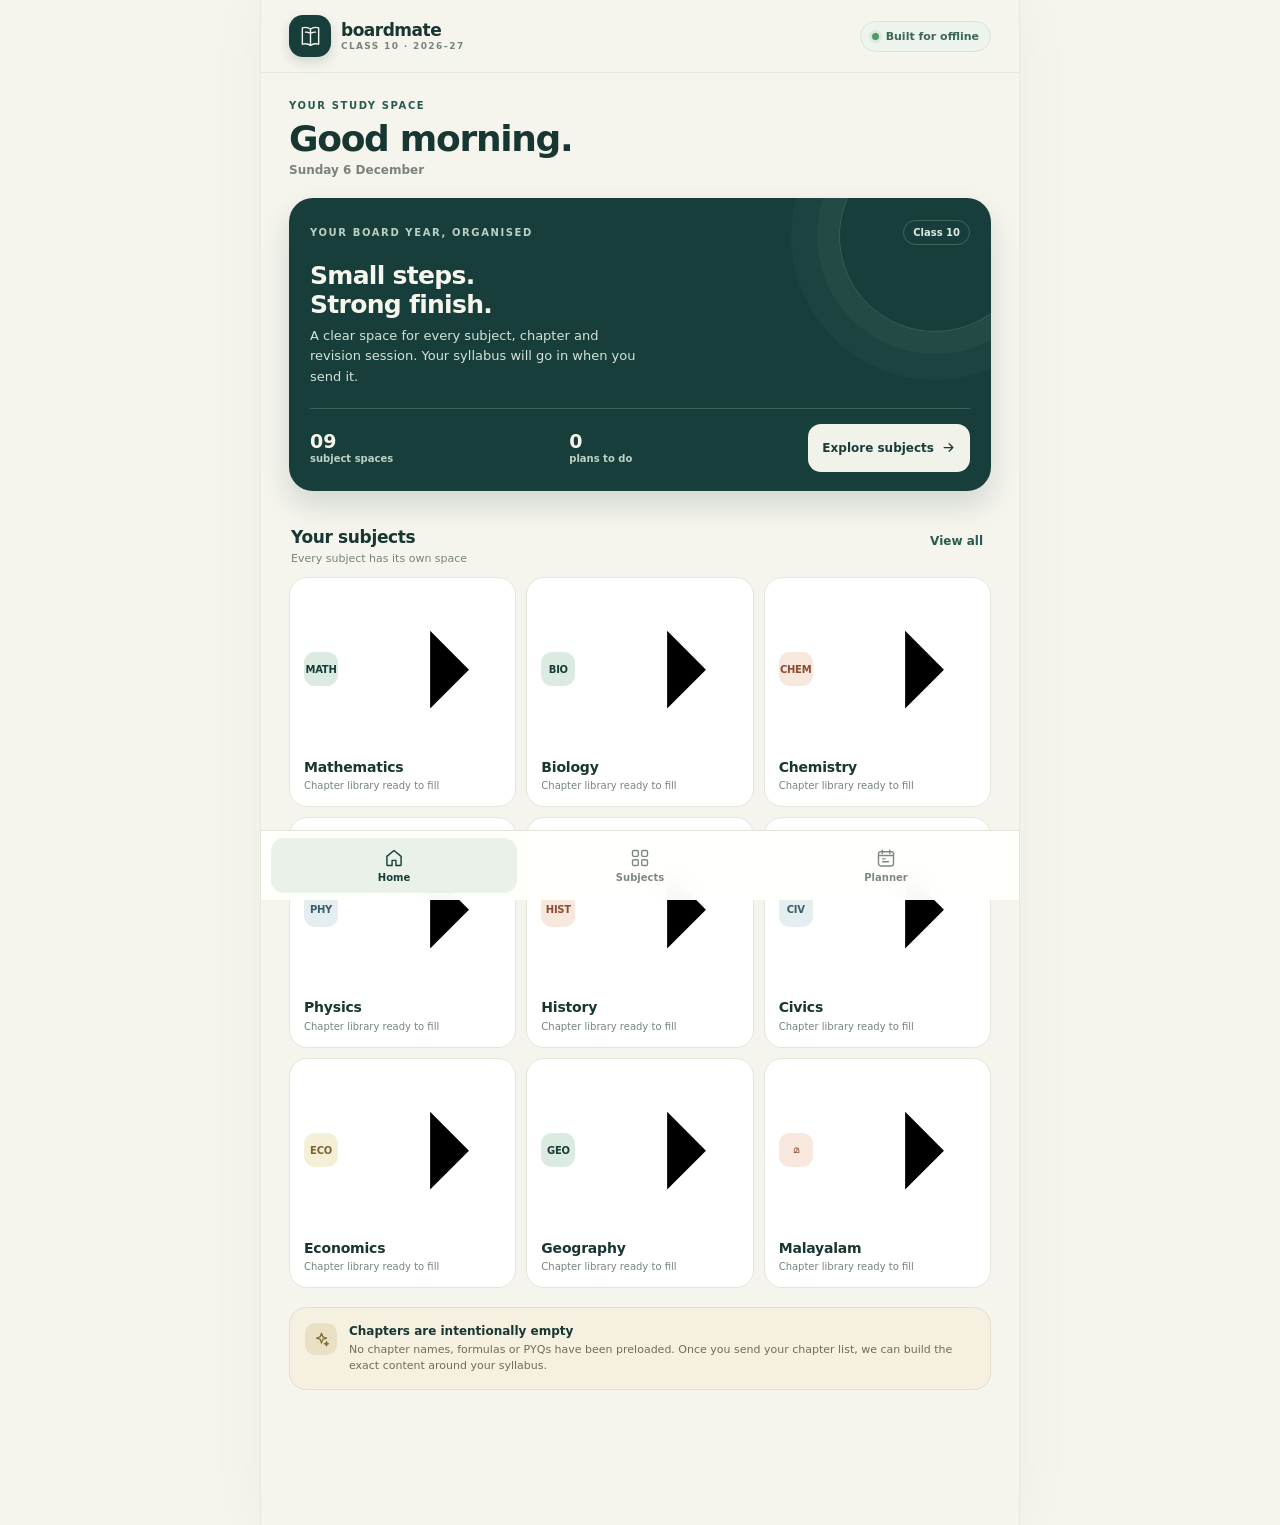
==== index.html @ b3142063 "Build mobile-first board exam companion PWA prototype" ====
<!doctype html>
<html lang="en">
<head>
  <meta charset="utf-8">
  <meta name="viewport" content="width=device-width, initial-scale=1, viewport-fit=cover">
  <meta name="theme-color" content="#173e3a">
  <meta name="description" content="A calm, lightweight CBSE Class 10 board-exam companion. Your subjects are ready; chapter content will be added when you share your list.">
  <meta name="application-name" content="Boardmate">
  <meta name="mobile-web-app-capable" content="yes">
  <meta name="apple-mobile-web-app-capable" content="yes">
  <meta name="apple-mobile-web-app-status-bar-style" content="default">
  <link rel="manifest" href="./manifest.webmanifest">
  <link rel="icon" href="./assets/icon.svg" type="image/svg+xml">
  <link rel="apple-touch-icon" href="./assets/icon-192.png">
  <link rel="stylesheet" href="./styles.css">
  <title>Boardmate — Your board prep, organised</title>
</head>
<body>
  <div class="app-shell">
    <header class="topbar">
      <a class="brand" href="#home" aria-label="Boardmate home" data-nav="home">
        <span class="brand-mark" aria-hidden="true">
          <svg viewBox="0 0 32 32" focusable="false"><path d="M7 6.5c3.6-1.1 6.7-.5 9 1.3 2.3-1.8 5.4-2.4 9-1.3v18c-3.6-1.1-6.7-.5-9 1.3-2.3-1.8-5.4-2.4-9-1.3z"/><path d="M16 8v17.8M10.5 11.2c1.6-.2 3 .1 4.2.8M21.5 11.2c-1.6-.2-3 .1-4.2.8"/></svg>
        </span>
        <span class="brand-copy"><strong>boardmate</strong><small>CLASS 10 · 2026–27</small></span>
      </a>
      <span class="offline-pill"><span class="status-dot"></span> Built for offline</span>
    </header>

    <main id="app" class="main-content" tabindex="-1" aria-live="off">
      <section class="loading-state" aria-label="Loading Boardmate">
        <span class="loading-mark">b.</span>
        <p>Getting your study space ready…</p>
      </section>
    </main>

    <nav class="bottom-nav" aria-label="Main navigation">
      <button class="nav-item is-active" type="button" data-nav="home" aria-current="page">
        <svg viewBox="0 0 24 24" aria-hidden="true"><path d="m3.5 10 8.5-7 8.5 7v10a1 1 0 0 1-1 1h-5.2v-6.2h-4.6V21H4.5a1 1 0 0 1-1-1z"/></svg>
        <span>Home</span>
      </button>
      <button class="nav-item" type="button" data-nav="subjects">
        <svg viewBox="0 0 24 24" aria-hidden="true"><rect x="3" y="3" width="7" height="7" rx="1.5"/><rect x="14" y="3" width="7" height="7" rx="1.5"/><rect x="3" y="14" width="7" height="7" rx="1.5"/><rect x="14" y="14" width="7" height="7" rx="1.5"/></svg>
        <span>Subjects</span>
      </button>
      <button class="nav-item" type="button" data-nav="planner">
        <svg viewBox="0 0 24 24" aria-hidden="true"><rect x="3" y="4.5" width="18" height="17" rx="2.5"/><path d="M7.5 2.5v4M16.5 2.5v4M3.5 9h17M8 13h3M8 16.5h7"/></svg>
        <span>Planner</span>
      </button>
    </nav>
  </div>

  <div id="toast" class="toast" role="status" aria-live="polite"></div>
  <script src="./app.js" defer></script>
</body>
</html>
---- styles.css ----
:root {
  color-scheme: light;
  --ink: #183632;
  --ink-soft: #53645e;
  --muted: #78847d;
  --paper: #f5f4ed;
  --surface: #ffffff;
  --surface-soft: #eeefe7;
  --line: #e4e6dc;
  --green: #285b50;
  --green-dark: #173e3a;
  --mint: #dcebe2;
  --orange: #d77b4f;
  --orange-soft: #f7e7dc;
  --blue-soft: #e4edf0;
  --yellow-soft: #f5efd8;
  --shadow: 0 14px 34px rgba(24, 54, 50, .07);
  font-family: system-ui, -apple-system, BlinkMacSystemFont, "Segoe UI", sans-serif;
  font-synthesis: none;
  text-rendering: optimizeLegibility;
  -webkit-font-smoothing: antialiased;
  -moz-osx-font-smoothing: grayscale;
}

* { box-sizing: border-box; }
html { min-height: 100%; background: var(--paper); }
body { margin: 0; min-width: 320px; min-height: 100vh; color: var(--ink); background: var(--paper); }
button, input, select { font: inherit; }
button { color: inherit; }
button:focus-visible, a:focus-visible, input:focus-visible, select:focus-visible { outline: 3px solid rgba(215, 123, 79, .65); outline-offset: 3px; }
button:disabled { opacity: .55; cursor: not-allowed; }

.app-shell { width: min(100%, 760px); min-height: 100vh; margin: 0 auto; padding-bottom: calc(86px + env(safe-area-inset-bottom)); background: var(--paper); }
.topbar { position: sticky; z-index: 20; top: 0; display: flex; align-items: center; justify-content: space-between; gap: 12px; min-height: 72px; padding: 12px 20px; border-bottom: 1px solid rgba(228, 230, 220, .85); background: rgba(245, 244, 237, .94); backdrop-filter: blur(12px); }
.brand { display: inline-flex; align-items: center; gap: 10px; min-height: 48px; text-decoration: none; color: inherit; }
.brand-mark { display: grid; width: 42px; height: 42px; place-items: center; border-radius: 14px; background: var(--green-dark); box-shadow: 0 5px 12px rgba(23, 62, 58, .16); }
.brand-mark svg { width: 29px; height: 29px; fill: none; stroke: #f5f4ed; stroke-width: 1.55; stroke-linecap: round; stroke-linejoin: round; }
.brand-copy { display: grid; gap: 1px; }
.brand-copy strong { font-size: 17px; line-height: 1.1; letter-spacing: -.5px; font-weight: 780; }
.brand-copy small { color: var(--muted); font-size: 9px; font-weight: 800; letter-spacing: 1.35px; }
.offline-pill { display: inline-flex; align-items: center; gap: 7px; padding: 8px 11px; border: 1px solid #d8e4d9; border-radius: 999px; background: #edf4ed; color: #3d6654; font-size: 11px; font-weight: 720; white-space: nowrap; }
.status-dot { width: 7px; height: 7px; border-radius: 50%; background: #55966b; box-shadow: 0 0 0 3px rgba(85, 150, 107, .12); }
.main-content { padding: 20px 18px 30px; }
.loading-state { min-height: 60vh; display: grid; align-content: center; justify-items: center; color: var(--muted); text-align: center; }
.loading-mark { display: grid; width: 54px; height: 54px; place-items: center; border-radius: 18px; color: white; background: var(--green-dark); font-size: 25px; font-weight: 800; }

.eyebrow { margin: 0 0 8px; color: var(--green); font-size: 10px; font-weight: 820; letter-spacing: 1.6px; text-transform: uppercase; }
.page-heading { margin: 0; font-size: clamp(27px, 7vw, 36px); line-height: 1.12; letter-spacing: -1.3px; font-weight: 780; }
.page-subtitle { max-width: 440px; margin: 9px 0 0; color: var(--ink-soft); font-size: 14px; line-height: 1.55; }
.greeting-row { display: flex; align-items: flex-start; justify-content: space-between; gap: 12px; }
.date-label { margin: 4px 0 0; color: var(--muted); font-size: 12px; font-weight: 600; }
.hero-card { position: relative; overflow: hidden; margin-top: 21px; padding: 22px 21px 19px; border-radius: 24px; color: #f7f6ec; background: var(--green-dark); box-shadow: 0 14px 28px rgba(23, 62, 58, .15); }
.hero-card::after { position: absolute; right: -40px; top: -58px; width: 190px; height: 190px; border: 1px solid rgba(237, 244, 231, .16); border-radius: 50%; content: ""; box-shadow: 0 0 0 22px rgba(237, 244, 231, .035), 0 0 0 48px rgba(237, 244, 231, .025); pointer-events: none; }
.hero-topline { display: flex; align-items: center; justify-content: space-between; gap: 10px; }
.hero-label { color: #b8d1c4; font-size: 10px; font-weight: 820; letter-spacing: 1.6px; text-transform: uppercase; }
.hero-mini-tag { padding: 6px 9px; border: 1px solid rgba(225, 240, 227, .21); border-radius: 999px; color: #dcebe2; font-size: 10px; font-weight: 700; }
.hero-title { position: relative; z-index: 1; max-width: 330px; margin: 16px 0 7px; font-size: 25px; line-height: 1.16; letter-spacing: -.7px; }
.hero-copy { position: relative; z-index: 1; max-width: 340px; margin: 0; color: #d5e2d8; font-size: 13px; line-height: 1.55; }
.hero-bottom { display: flex; align-items: center; justify-content: space-between; gap: 10px; margin-top: 21px; padding-top: 15px; border-top: 1px solid rgba(237, 244, 231, .18); }
.hero-stat { display: grid; gap: 2px; }
.hero-stat strong { font-size: 19px; line-height: 1; }
.hero-stat span { color: #bdd2c5; font-size: 10px; font-weight: 650; }
.hero-cta { position: relative; z-index: 1; display: inline-flex; align-items: center; justify-content: center; gap: 7px; min-height: 48px; padding: 0 14px; border: 0; border-radius: 13px; color: var(--green-dark); background: #f1f2e9; font-size: 12px; font-weight: 800; cursor: pointer; }
.hero-cta svg { width: 15px; height: 15px; fill: none; stroke: currentColor; stroke-width: 2; stroke-linecap: round; stroke-linejoin: round; }

.section-heading { display: flex; align-items: end; justify-content: space-between; gap: 12px; margin: 26px 2px 12px; }
.section-heading h2 { margin: 0; font-size: 17px; line-height: 1.2; letter-spacing: -.35px; }
.section-heading p { margin: 4px 0 0; color: var(--muted); font-size: 11px; }
.text-button { min-height: 48px; padding: 0 6px; border: 0; color: var(--green); background: transparent; font-size: 12px; font-weight: 800; cursor: pointer; }
.subject-grid { display: grid; grid-template-columns: repeat(2, minmax(0, 1fr)); gap: 10px; }
.subject-card { position: relative; display: flex; min-width: 0; min-height: 112px; flex-direction: column; align-items: flex-start; justify-content: space-between; gap: 12px; padding: 14px; border: 1px solid var(--line); border-radius: 18px; background: var(--surface); text-align: left; cursor: pointer; transition: transform .16s ease, box-shadow .16s ease, border-color .16s ease; }
.subject-card:active { transform: scale(.985); }
@media (hover:hover) { .subject-card:hover { transform: translateY(-2px); border-color: #cbd9ce; box-shadow: var(--shadow); } }
.subject-card-top { display: flex; width: 100%; align-items: center; justify-content: space-between; gap: 8px; }
.subject-icon { display: grid; width: 34px; height: 34px; flex: 0 0 auto; place-items: center; border-radius: 11px; color: var(--green-dark); background: var(--mint); font-size: 10px; font-weight: 850; letter-spacing: -.3px; }
.subject-icon.orange { color: #8a4d32; background: var(--orange-soft); }
.subject-icon.blue { color: #3a5f6b; background: var(--blue-soft); }
.subject-icon.yellow { color: #796533; background: var(--yellow-soft); }
.card-arrow { width: 17px; height: 17px; fill: none; stroke: #96a29b; stroke-width: 1.8; stroke-linecap: round; stroke-linejoin: round; }
.subject-card-copy { display: block; }
.subject-card-copy strong { display: block; margin: 0; font-size: 14px; line-height: 1.15; font-weight: 760; letter-spacing: -.2px; }
.subject-card-copy small { display: block; margin-top: 4px; color: var(--muted); font-size: 10px; line-height: 1.3; }

.info-strip { display: flex; align-items: flex-start; gap: 12px; margin-top: 19px; padding: 15px; border: 1px solid #e4dfcc; border-radius: 17px; background: #f5f0df; }
.info-icon { display: grid; width: 32px; height: 32px; flex: 0 0 auto; place-items: center; border-radius: 10px; color: #806e35; background: #eae1c5; }
.info-icon svg { width: 17px; height: 17px; fill: none; stroke: currentColor; stroke-width: 1.8; stroke-linecap: round; stroke-linejoin: round; }
.info-strip strong { display: block; margin: 1px 0 4px; font-size: 12px; }
.info-strip p { margin: 0; color: #746c53; font-size: 11px; line-height: 1.45; }

.search-wrap { position: relative; margin-top: 19px; }
.search-wrap svg { position: absolute; left: 15px; top: 50%; width: 18px; height: 18px; transform: translateY(-50%); fill: none; stroke: #77857d; stroke-width: 1.8; stroke-linecap: round; }
.search-input { width: 100%; min-height: 50px; padding: 0 15px 0 43px; border: 1px solid var(--line); border-radius: 15px; outline: none; color: var(--ink); background: #fff; font-size: 14px; }
.search-input::placeholder { color: #929b95; }
.group-label { margin: 23px 2px 10px; color: var(--muted); font-size: 10px; font-weight: 830; letter-spacing: 1.5px; text-transform: uppercase; }
.empty-search { margin-top: 16px; padding: 24px 18px; border: 1px dashed #d5dacf; border-radius: 18px; color: var(--muted); text-align: center; font-size: 13px; }

.back-button { display: inline-flex; align-items: center; gap: 7px; min-height: 48px; margin: -4px 0 13px; padding: 0 8px 0 0; border: 0; color: var(--green); background: transparent; font-size: 12px; font-weight: 800; cursor: pointer; }
.back-button svg { width: 17px; height: 17px; fill: none; stroke: currentColor; stroke-width: 2; stroke-linecap: round; stroke-linejoin: round; }
.subject-hero { display: flex; align-items: center; gap: 14px; padding: 17px; border: 1px solid var(--line); border-radius: 20px; background: #fff; }
.subject-hero .subject-icon { width: 52px; height: 52px; border-radius: 16px; font-size: 13px; }
.subject-hero h1 { margin: 0; font-size: 23px; letter-spacing: -.7px; line-height: 1.1; }
.subject-hero p { margin: 6px 0 0; color: var(--muted); font-size: 12px; }
.chapter-empty { margin-top: 17px; padding: 22px 17px 19px; border: 1px dashed #d2d9ce; border-radius: 20px; background: rgba(255,255,255,.55); text-align: center; }
.empty-illustration { display: grid; width: 54px; height: 54px; margin: 0 auto 13px; place-items: center; border-radius: 18px; color: var(--green); background: var(--mint); }
.empty-illustration svg { width: 27px; height: 27px; fill: none; stroke: currentColor; stroke-width: 1.7; stroke-linecap: round; stroke-linejoin: round; }
.chapter-empty h2 { margin: 0; font-size: 16px; letter-spacing: -.3px; }
.chapter-empty p { max-width: 310px; margin: 7px auto 0; color: var(--muted); font-size: 12px; line-height: 1.55; }
.ready-tag { display: inline-flex; align-items: center; gap: 6px; margin-top: 13px; padding: 6px 10px; border-radius: 999px; color: #40694f; background: #e7f0e5; font-size: 10px; font-weight: 780; }
.ready-tag span { width: 6px; height: 6px; border-radius: 50%; background: #5b996a; }
.template-heading { margin-top: 23px; }
.template-grid { display: grid; grid-template-columns: repeat(2, minmax(0, 1fr)); gap: 9px; }
.template-card { display: flex; min-height: 96px; align-items: flex-start; gap: 10px; padding: 13px 11px; border: 1px solid var(--line); border-radius: 16px; background: #fff; text-align: left; cursor: pointer; }
.template-card:active { transform: scale(.99); }
.template-icon { display: grid; width: 31px; height: 31px; flex: 0 0 auto; place-items: center; border-radius: 10px; color: var(--green); background: var(--mint); }
.template-card:nth-child(2) .template-icon { color: #8a4d32; background: var(--orange-soft); }
.template-card:nth-child(3) .template-icon { color: #3a5f6b; background: var(--blue-soft); }
.template-card:nth-child(4) .template-icon { color: #796533; background: var(--yellow-soft); }
.template-icon svg { width: 16px; height: 16px; fill: none; stroke: currentColor; stroke-width: 1.8; stroke-linecap: round; stroke-linejoin: round; }
.template-card strong { display: block; margin: 1px 0 4px; font-size: 11px; line-height: 1.25; }
.template-card small { display: block; color: var(--muted); font-size: 10px; line-height: 1.35; }
.small-note { margin: 11px 2px 0; color: var(--muted); font-size: 10px; line-height: 1.5; }

.planner-card { margin-top: 18px; padding: 17px; border: 1px solid var(--line); border-radius: 19px; background: #fff; }
.form-label { display: block; margin: 0 0 7px; color: var(--ink-soft); font-size: 11px; font-weight: 750; }
.form-control { width: 100%; min-height: 48px; padding: 11px 12px; border: 1px solid #dfe4da; border-radius: 12px; color: var(--ink); background: #fff; font-size: 14px; }
.form-control:focus { border-color: var(--green); outline: 3px solid rgba(40, 91, 80, .12); }
.form-row { display: grid; grid-template-columns: 1fr 1fr; gap: 10px; margin-top: 13px; }
.primary-button { display: inline-flex; width: 100%; min-height: 49px; align-items: center; justify-content: center; gap: 8px; margin-top: 14px; padding: 0 15px; border: 0; border-radius: 13px; color: #fff; background: var(--green); font-size: 13px; font-weight: 800; cursor: pointer; }
.primary-button svg { width: 17px; height: 17px; fill: none; stroke: currentColor; stroke-width: 2; stroke-linecap: round; stroke-linejoin: round; }
.task-list { display: grid; gap: 9px; margin-top: 15px; }
.task-item { display: flex; align-items: flex-start; gap: 11px; padding: 13px; border: 1px solid var(--line); border-radius: 14px; background: #fff; }
.task-check { display: grid; width: 48px; height: 48px; flex: 0 0 auto; place-items: center; margin-top: 1px; border: 1.5px solid #b9c7bc; border-radius: 8px; background: #fff; cursor: pointer; }
.task-check svg { width: 15px; height: 15px; fill: none; stroke: currentColor; stroke-width: 2.3; stroke-linecap: round; stroke-linejoin: round; }
.task-copy { min-width: 0; flex: 1; }
.task-copy strong { display: block; overflow-wrap: anywhere; font-size: 12px; line-height: 1.4; }
.task-meta { display: block; margin-top: 4px; color: var(--muted); font-size: 10px; }
.task-item.is-done .task-check { border-color: var(--green); color: #fff; background: var(--green); }
.task-item.is-done .task-copy strong { color: #849088; text-decoration: line-through; }
.delete-task { display: grid; width: 48px; height: 48px; flex: 0 0 auto; place-items: center; margin: -5px -5px 0 0; border: 0; border-radius: 9px; color: #8a9690; background: transparent; cursor: pointer; }
.delete-task svg { width: 16px; height: 16px; fill: none; stroke: currentColor; stroke-width: 1.8; stroke-linecap: round; stroke-linejoin: round; }
.planner-empty { margin-top: 15px; padding: 20px 14px; border-radius: 15px; color: var(--muted); background: var(--surface-soft); text-align: center; font-size: 12px; line-height: 1.5; }
.planner-summary { display: flex; gap: 9px; margin-top: 17px; }
.summary-chip { flex: 1; padding: 11px 12px; border-radius: 13px; background: #e7eee7; }
.summary-chip strong { display: block; font-size: 18px; }
.summary-chip span { display: block; margin-top: 2px; color: var(--muted); font-size: 10px; font-weight: 650; }

.modal-backdrop { position: fixed; z-index: 80; inset: 0; display: grid; align-items: end; padding: 15px; background: rgba(20, 38, 34, .42); }
.modal-sheet { width: min(100%, 520px); margin: 0 auto; padding: 21px; border: 1px solid rgba(255,255,255,.65); border-radius: 23px; background: #fff; box-shadow: 0 22px 55px rgba(12, 31, 27, .2); animation: rise-in .2s ease-out; }
.modal-top { display: flex; align-items: center; justify-content: space-between; gap: 12px; }
.modal-top h2 { margin: 0; font-size: 18px; letter-spacing: -.45px; }
.modal-close { display: grid; width: 48px; height: 48px; place-items: center; border: 0; border-radius: 12px; color: var(--ink-soft); background: var(--surface-soft); cursor: pointer; }
.modal-close svg { width: 18px; height: 18px; fill: none; stroke: currentColor; stroke-width: 2; stroke-linecap: round; }
.modal-sheet p { margin: 10px 0 0; color: var(--ink-soft); font-size: 13px; line-height: 1.6; }
.toast { position: fixed; z-index: 100; right: 18px; bottom: calc(83px + env(safe-area-inset-bottom)); left: 18px; width: fit-content; max-width: min(440px, calc(100% - 36px)); margin: 0 auto; padding: 12px 15px; border-radius: 12px; color: #fff; background: #244c43; box-shadow: 0 9px 24px rgba(20, 48, 41, .2); font-size: 12px; font-weight: 700; opacity: 0; transform: translateY(8px); pointer-events: none; transition: opacity .18s ease, transform .18s ease; }
.toast.is-visible { opacity: 1; transform: translateY(0); }

.bottom-nav { position: fixed; z-index: 30; right: 0; bottom: 0; left: 0; display: grid; grid-template-columns: repeat(3, 1fr); width: min(100%, 760px); min-height: calc(70px + env(safe-area-inset-bottom)); margin: 0 auto; padding: 7px 10px calc(7px + env(safe-area-inset-bottom)); border-top: 1px solid #e1e4da; background: rgba(255, 255, 251, .96); backdrop-filter: blur(14px); }
.nav-item { display: flex; min-height: 50px; flex-direction: column; align-items: center; justify-content: center; gap: 4px; border: 0; border-radius: 13px; color: #7d8982; background: transparent; font-size: 10px; font-weight: 720; cursor: pointer; }
.nav-item svg { width: 20px; height: 20px; fill: none; stroke: currentColor; stroke-width: 1.7; stroke-linecap: round; stroke-linejoin: round; }
.nav-item.is-active { color: var(--green-dark); background: #eaf1e9; }

@keyframes rise-in { from { opacity: .7; transform: translateY(12px); } to { opacity: 1; transform: translateY(0); } }
@media (min-width: 600px) {
  .app-shell { min-height: 100vh; padding-bottom: 100px; border-right: 1px solid #e9e9df; border-left: 1px solid #e9e9df; box-shadow: 0 0 60px rgba(24,54,50,.04); }
  .topbar { padding-right: 28px; padding-left: 28px; }
  .main-content { padding: 27px 28px 35px; }
  .subject-grid { grid-template-columns: repeat(3, minmax(0, 1fr)); }
  .template-grid { grid-template-columns: repeat(4, minmax(0, 1fr)); }
  .bottom-nav { border-right: 1px solid #e1e4da; border-left: 1px solid #e1e4da; }
}
@media (max-width: 370px) {
  .main-content { padding-right: 14px; padding-left: 14px; }
  .topbar { padding-right: 14px; padding-left: 14px; }
  .offline-pill { padding: 7px 9px; font-size: 10px; }
  .subject-card { min-height: 105px; padding: 12px; }
  .form-row { grid-template-columns: 1fr; }
}
@media (prefers-reduced-motion: reduce) {
  *, *::before, *::after { scroll-behavior: auto !important; animation-duration: .01ms !important; animation-iteration-count: 1 !important; transition-duration: .01ms !important; }
}
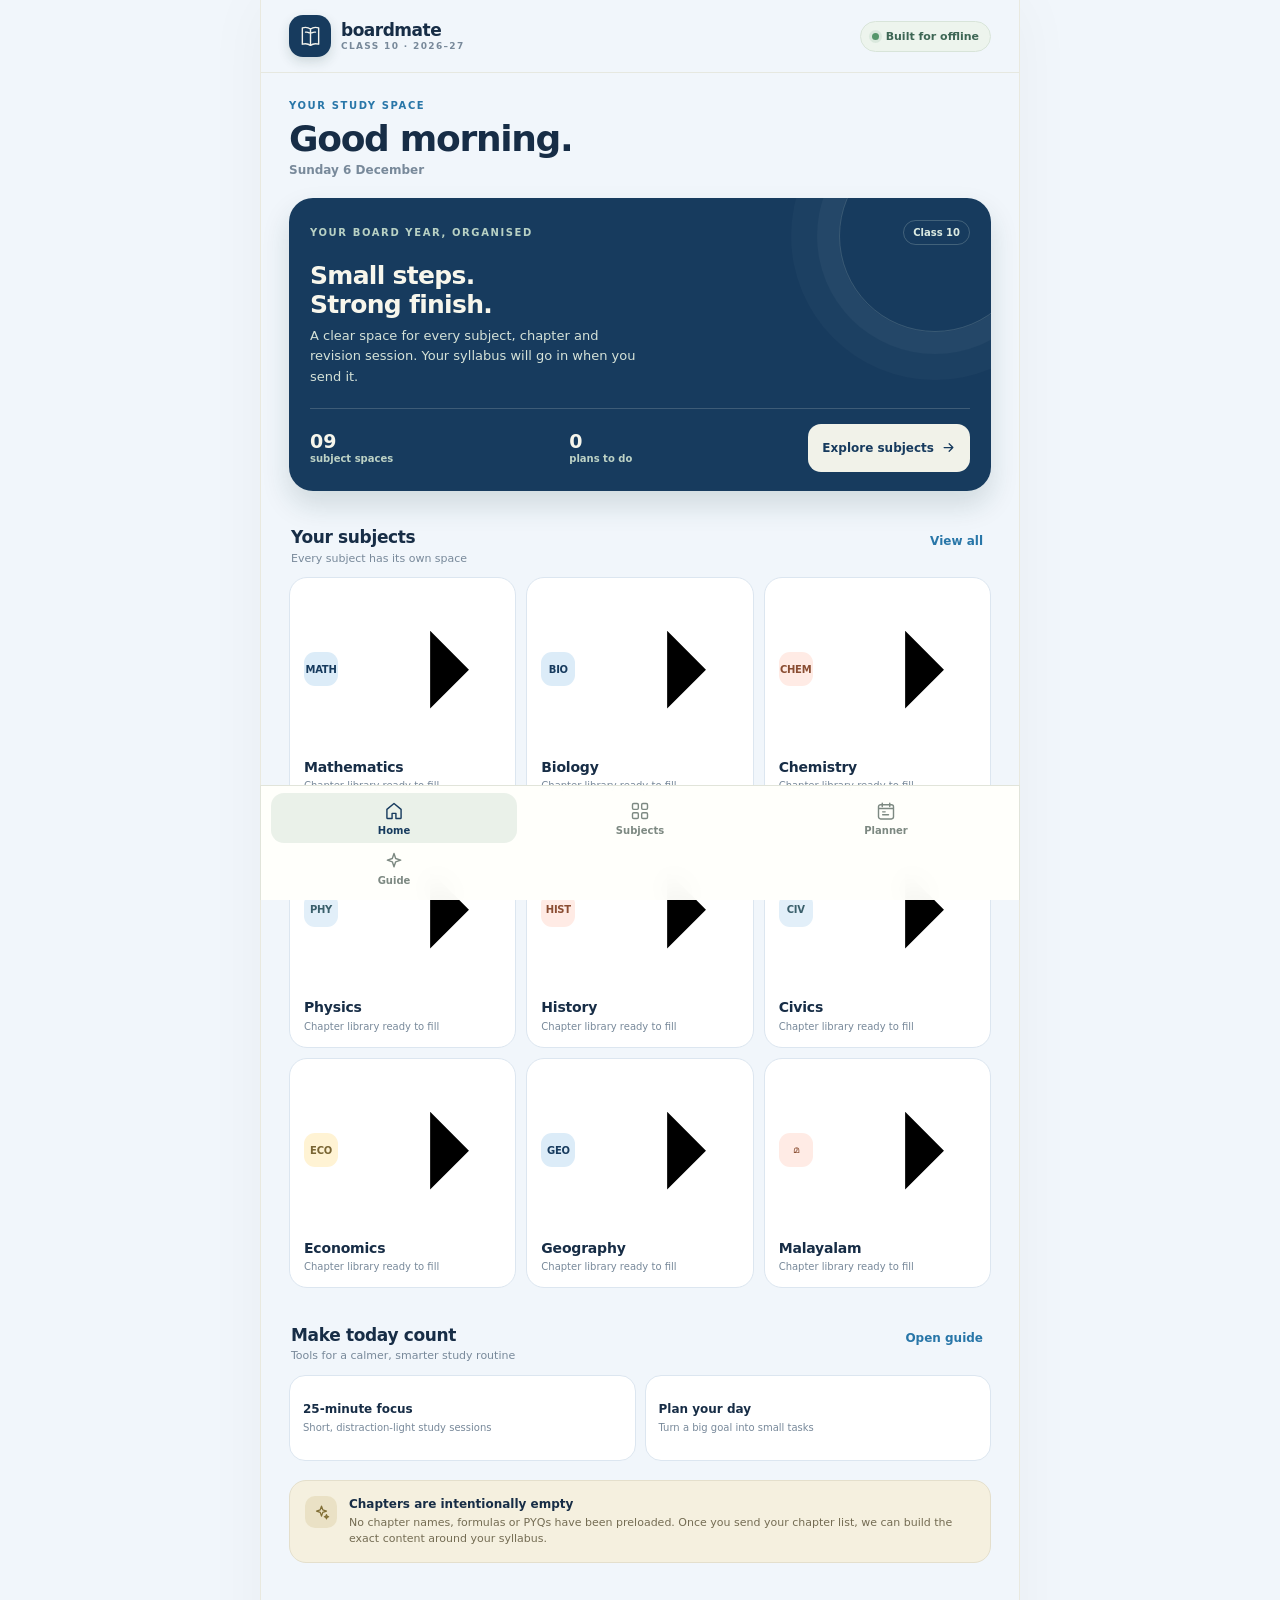
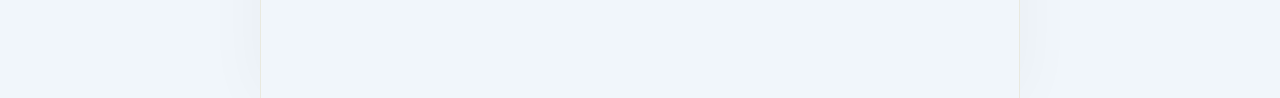
==== commit 99699b14: "Refresh Boardmate theme and add study guide tools" ====
--- a/index.html
+++ b/index.html
@@ -47,6 +47,7 @@
         <svg viewBox="0 0 24 24" aria-hidden="true"><rect x="3" y="4.5" width="18" height="17" rx="2.5"/><path d="M7.5 2.5v4M16.5 2.5v4M3.5 9h17M8 13h3M8 16.5h7"/></svg>
         <span>Planner</span>
       </button>
+      <button class="nav-item" type="button" data-nav="guide"><svg viewBox="0 0 24 24" aria-hidden="true"><path d="m12 3 2 6 6 2-6 2-2 6-2-6-6-2 6-2z"/></svg><span>Guide</span></button>
     </nav>
   </div>
 
--- a/styles.css
+++ b/styles.css
@@ -1,19 +1,19 @@
 :root {
   color-scheme: light;
-  --ink: #183632;
-  --ink-soft: #53645e;
-  --muted: #78847d;
-  --paper: #f5f4ed;
+  --ink: #172d46;
+  --ink-soft: #52657b;
+  --muted: #78899a;
+  --paper: #f1f6fb;
   --surface: #ffffff;
-  --surface-soft: #eeefe7;
-  --line: #e4e6dc;
-  --green: #285b50;
-  --green-dark: #173e3a;
-  --mint: #dcebe2;
-  --orange: #d77b4f;
-  --orange-soft: #f7e7dc;
-  --blue-soft: #e4edf0;
-  --yellow-soft: #f5efd8;
+  --surface-soft: #e8f0f8;
+  --line: #dce6f0;
+  --green: #2876a8;
+  --green-dark: #173b5e;
+  --mint: #dcecf8;
+  --orange: #e56d58;
+  --orange-soft: #ffebe5;
+  --blue-soft: #e2eff9;
+  --yellow-soft: #fff3d4;
   --shadow: 0 14px 34px rgba(24, 54, 50, .07);
   font-family: system-ui, -apple-system, BlinkMacSystemFont, "Segoe UI", sans-serif;
   font-synthesis: none;
@@ -27,11 +27,11 @@
 body { margin: 0; min-width: 320px; min-height: 100vh; color: var(--ink); background: var(--paper); }
 button, input, select { font: inherit; }
 button { color: inherit; }
-button:focus-visible, a:focus-visible, input:focus-visible, select:focus-visible { outline: 3px solid rgba(215, 123, 79, .65); outline-offset: 3px; }
+button:focus-visible, a:focus-visible, input:focus-visible, select:focus-visible { outline: 3px solid rgba(229, 109, 88, .7); outline-offset: 3px; }
 button:disabled { opacity: .55; cursor: not-allowed; }
 
 .app-shell { width: min(100%, 760px); min-height: 100vh; margin: 0 auto; padding-bottom: calc(86px + env(safe-area-inset-bottom)); background: var(--paper); }
-.topbar { position: sticky; z-index: 20; top: 0; display: flex; align-items: center; justify-content: space-between; gap: 12px; min-height: 72px; padding: 12px 20px; border-bottom: 1px solid rgba(228, 230, 220, .85); background: rgba(245, 244, 237, .94); backdrop-filter: blur(12px); }
+.topbar { position: sticky; z-index: 20; top: 0; display: flex; align-items: center; justify-content: space-between; gap: 12px; min-height: 72px; padding: 12px 20px; border-bottom: 1px solid rgba(228, 230, 220, .85); background: rgba(241, 246, 251, .95); backdrop-filter: blur(12px); }
 .brand { display: inline-flex; align-items: center; gap: 10px; min-height: 48px; text-decoration: none; color: inherit; }
 .brand-mark { display: grid; width: 42px; height: 42px; place-items: center; border-radius: 14px; background: var(--green-dark); box-shadow: 0 5px 12px rgba(23, 62, 58, .16); }
 .brand-mark svg { width: 29px; height: 29px; fill: none; stroke: #f5f4ed; stroke-width: 1.55; stroke-linecap: round; stroke-linejoin: round; }
@@ -123,7 +123,7 @@
 .planner-card { margin-top: 18px; padding: 17px; border: 1px solid var(--line); border-radius: 19px; background: #fff; }
 .form-label { display: block; margin: 0 0 7px; color: var(--ink-soft); font-size: 11px; font-weight: 750; }
 .form-control { width: 100%; min-height: 48px; padding: 11px 12px; border: 1px solid #dfe4da; border-radius: 12px; color: var(--ink); background: #fff; font-size: 14px; }
-.form-control:focus { border-color: var(--green); outline: 3px solid rgba(40, 91, 80, .12); }
+.form-control:focus { border-color: var(--green); outline: 3px solid rgba(40, 118, 168, .14); }
 .form-row { display: grid; grid-template-columns: 1fr 1fr; gap: 10px; margin-top: 13px; }
 .primary-button { display: inline-flex; width: 100%; min-height: 49px; align-items: center; justify-content: center; gap: 8px; margin-top: 14px; padding: 0 15px; border: 0; border-radius: 13px; color: #fff; background: var(--green); font-size: 13px; font-weight: 800; cursor: pointer; }
 .primary-button svg { width: 17px; height: 17px; fill: none; stroke: currentColor; stroke-width: 2; stroke-linecap: round; stroke-linejoin: round; }
@@ -151,7 +151,7 @@
 .modal-close { display: grid; width: 48px; height: 48px; place-items: center; border: 0; border-radius: 12px; color: var(--ink-soft); background: var(--surface-soft); cursor: pointer; }
 .modal-close svg { width: 18px; height: 18px; fill: none; stroke: currentColor; stroke-width: 2; stroke-linecap: round; }
 .modal-sheet p { margin: 10px 0 0; color: var(--ink-soft); font-size: 13px; line-height: 1.6; }
-.toast { position: fixed; z-index: 100; right: 18px; bottom: calc(83px + env(safe-area-inset-bottom)); left: 18px; width: fit-content; max-width: min(440px, calc(100% - 36px)); margin: 0 auto; padding: 12px 15px; border-radius: 12px; color: #fff; background: #244c43; box-shadow: 0 9px 24px rgba(20, 48, 41, .2); font-size: 12px; font-weight: 700; opacity: 0; transform: translateY(8px); pointer-events: none; transition: opacity .18s ease, transform .18s ease; }
+.toast { position: fixed; z-index: 100; right: 18px; bottom: calc(83px + env(safe-area-inset-bottom)); left: 18px; width: fit-content; max-width: min(440px, calc(100% - 36px)); margin: 0 auto; padding: 12px 15px; border-radius: 12px; color: #fff; background: #245c83; box-shadow: 0 9px 24px rgba(20, 48, 41, .2); font-size: 12px; font-weight: 700; opacity: 0; transform: translateY(8px); pointer-events: none; transition: opacity .18s ease, transform .18s ease; }
 .toast.is-visible { opacity: 1; transform: translateY(0); }
 
 .bottom-nav { position: fixed; z-index: 30; right: 0; bottom: 0; left: 0; display: grid; grid-template-columns: repeat(3, 1fr); width: min(100%, 760px); min-height: calc(70px + env(safe-area-inset-bottom)); margin: 0 auto; padding: 7px 10px calc(7px + env(safe-area-inset-bottom)); border-top: 1px solid #e1e4da; background: rgba(255, 255, 251, .96); backdrop-filter: blur(14px); }
@@ -178,3 +178,5 @@
 @media (prefers-reduced-motion: reduce) {
   *, *::before, *::after { scroll-behavior: auto !important; animation-duration: .01ms !important; animation-iteration-count: 1 !important; transition-duration: .01ms !important; }
 }
+
+.guide-hero{margin-top:18px;padding:19px;border-radius:22px;color:#fff;background:linear-gradient(135deg,#1e527a,#2876a8);box-shadow:0 14px 28px rgba(23,59,94,.14)}.guide-hero h2{margin:0;font-size:21px;letter-spacing:-.6px}.guide-hero p{margin:8px 0 0;color:#e2f1fb;font-size:12px;line-height:1.55}.focus-clock{display:grid;justify-items:center;gap:12px;margin-top:17px;padding:20px 14px;border:1px solid var(--line);border-radius:20px;background:#fff}.clock-face{display:grid;width:150px;height:150px;place-items:center;border:8px solid #dcecf8;border-radius:50%;color:#173b5e;background:#f7fbff;font-size:34px;font-weight:820;font-variant-numeric:tabular-nums}.clock-caption{color:var(--muted);font-size:11px;font-weight:700}.clock-actions{display:flex;width:100%;gap:9px}.clock-actions button{flex:1;min-height:48px;border:0;border-radius:13px;color:#fff;background:var(--green);font-size:12px;font-weight:800}.clock-actions .secondary{color:var(--ink);background:#e8f0f8}.guide-grid{display:grid;gap:10px;margin-top:14px}.guide-card{padding:15px;border:1px solid var(--line);border-radius:17px;background:#fff}.guide-card h3{margin:0;font-size:14px}.guide-card p,.guide-card ul{margin:7px 0 0;color:var(--ink-soft);font-size:12px;line-height:1.65}.guide-card ul{padding-left:18px}.tip-label{display:inline-block;margin-bottom:7px;color:#2876a8;font-size:9px;font-weight:850;letter-spacing:1.1px;text-transform:uppercase}.quick-link-grid{display:grid;grid-template-columns:repeat(2,minmax(0,1fr));gap:9px;margin-top:13px}.quick-link{min-height:86px;padding:13px;border:1px solid var(--line);border-radius:16px;background:#fff;text-align:left}.quick-link strong{display:block;font-size:12px}.quick-link small{display:block;margin-top:5px;color:var(--muted);font-size:10px;line-height:1.4}@media(min-width:600px){.guide-grid{grid-template-columns:repeat(2,minmax(0,1fr))}}
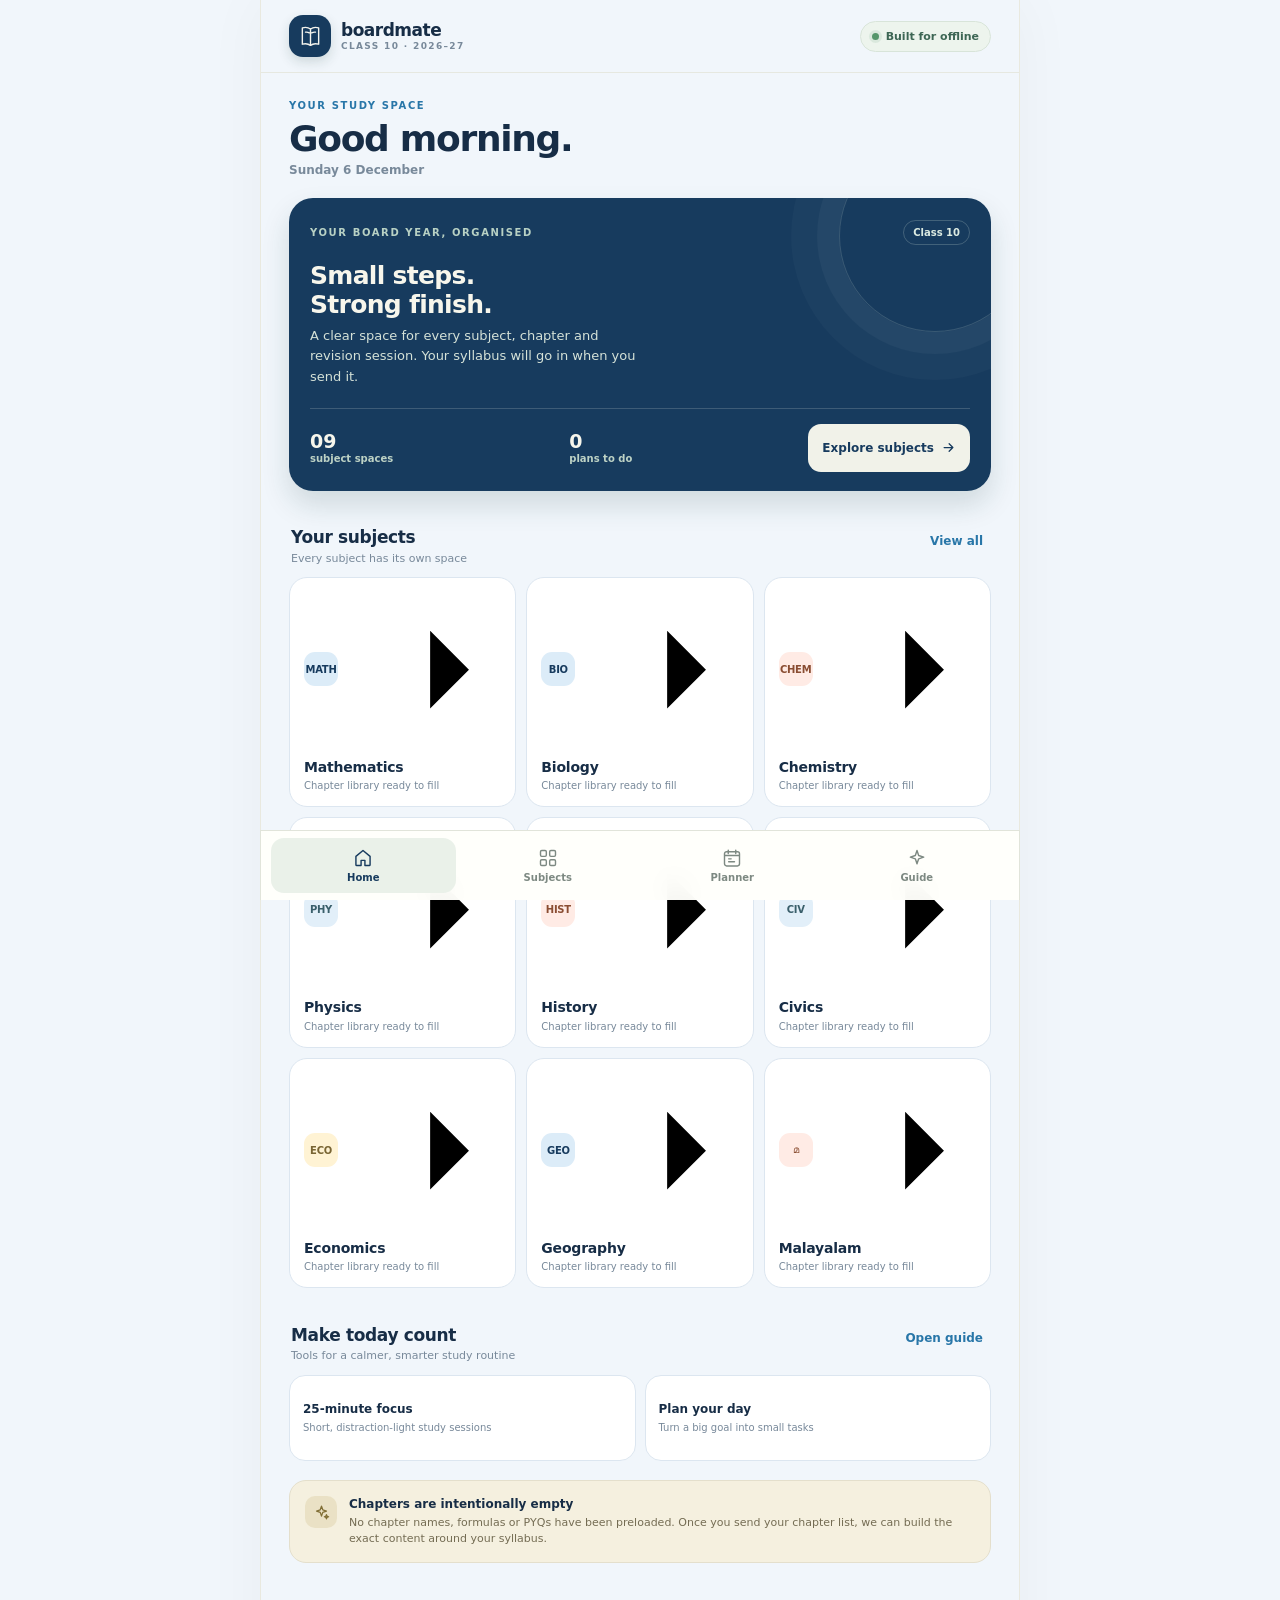
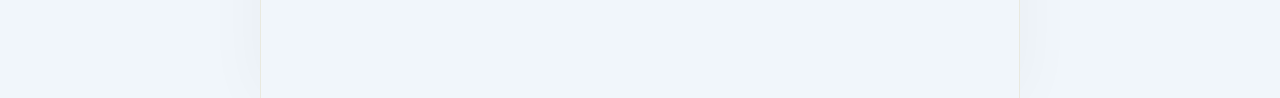
==== commit db783eb4: "Update PWA metadata and app icon to new theme" ====
--- a/index.html
+++ b/index.html
@@ -3,8 +3,8 @@
 <head>
   <meta charset="utf-8">
   <meta name="viewport" content="width=device-width, initial-scale=1, viewport-fit=cover">
-  <meta name="theme-color" content="#173e3a">
-  <meta name="description" content="A calm, lightweight CBSE Class 10 board-exam companion. Your subjects are ready; chapter content will be added when you share your list.">
+  <meta name="theme-color" content="#173b5e">
+  <meta name="description" content="A mobile-first Class 10 board-exam companion with subject workspaces, a planner, focus timer and practical exam guides.">
   <meta name="application-name" content="Boardmate">
   <meta name="mobile-web-app-capable" content="yes">
   <meta name="apple-mobile-web-app-capable" content="yes">
--- a/styles.css
+++ b/styles.css
@@ -154,7 +154,7 @@
 .toast { position: fixed; z-index: 100; right: 18px; bottom: calc(83px + env(safe-area-inset-bottom)); left: 18px; width: fit-content; max-width: min(440px, calc(100% - 36px)); margin: 0 auto; padding: 12px 15px; border-radius: 12px; color: #fff; background: #245c83; box-shadow: 0 9px 24px rgba(20, 48, 41, .2); font-size: 12px; font-weight: 700; opacity: 0; transform: translateY(8px); pointer-events: none; transition: opacity .18s ease, transform .18s ease; }
 .toast.is-visible { opacity: 1; transform: translateY(0); }
 
-.bottom-nav { position: fixed; z-index: 30; right: 0; bottom: 0; left: 0; display: grid; grid-template-columns: repeat(3, 1fr); width: min(100%, 760px); min-height: calc(70px + env(safe-area-inset-bottom)); margin: 0 auto; padding: 7px 10px calc(7px + env(safe-area-inset-bottom)); border-top: 1px solid #e1e4da; background: rgba(255, 255, 251, .96); backdrop-filter: blur(14px); }
+.bottom-nav { position: fixed; z-index: 30; right: 0; bottom: 0; left: 0; display: grid; grid-template-columns: repeat(4, 1fr); width: min(100%, 760px); min-height: calc(70px + env(safe-area-inset-bottom)); margin: 0 auto; padding: 7px 10px calc(7px + env(safe-area-inset-bottom)); border-top: 1px solid #e1e4da; background: rgba(255, 255, 251, .96); backdrop-filter: blur(14px); }
 .nav-item { display: flex; min-height: 50px; flex-direction: column; align-items: center; justify-content: center; gap: 4px; border: 0; border-radius: 13px; color: #7d8982; background: transparent; font-size: 10px; font-weight: 720; cursor: pointer; }
 .nav-item svg { width: 20px; height: 20px; fill: none; stroke: currentColor; stroke-width: 1.7; stroke-linecap: round; stroke-linejoin: round; }
 .nav-item.is-active { color: var(--green-dark); background: #eaf1e9; }
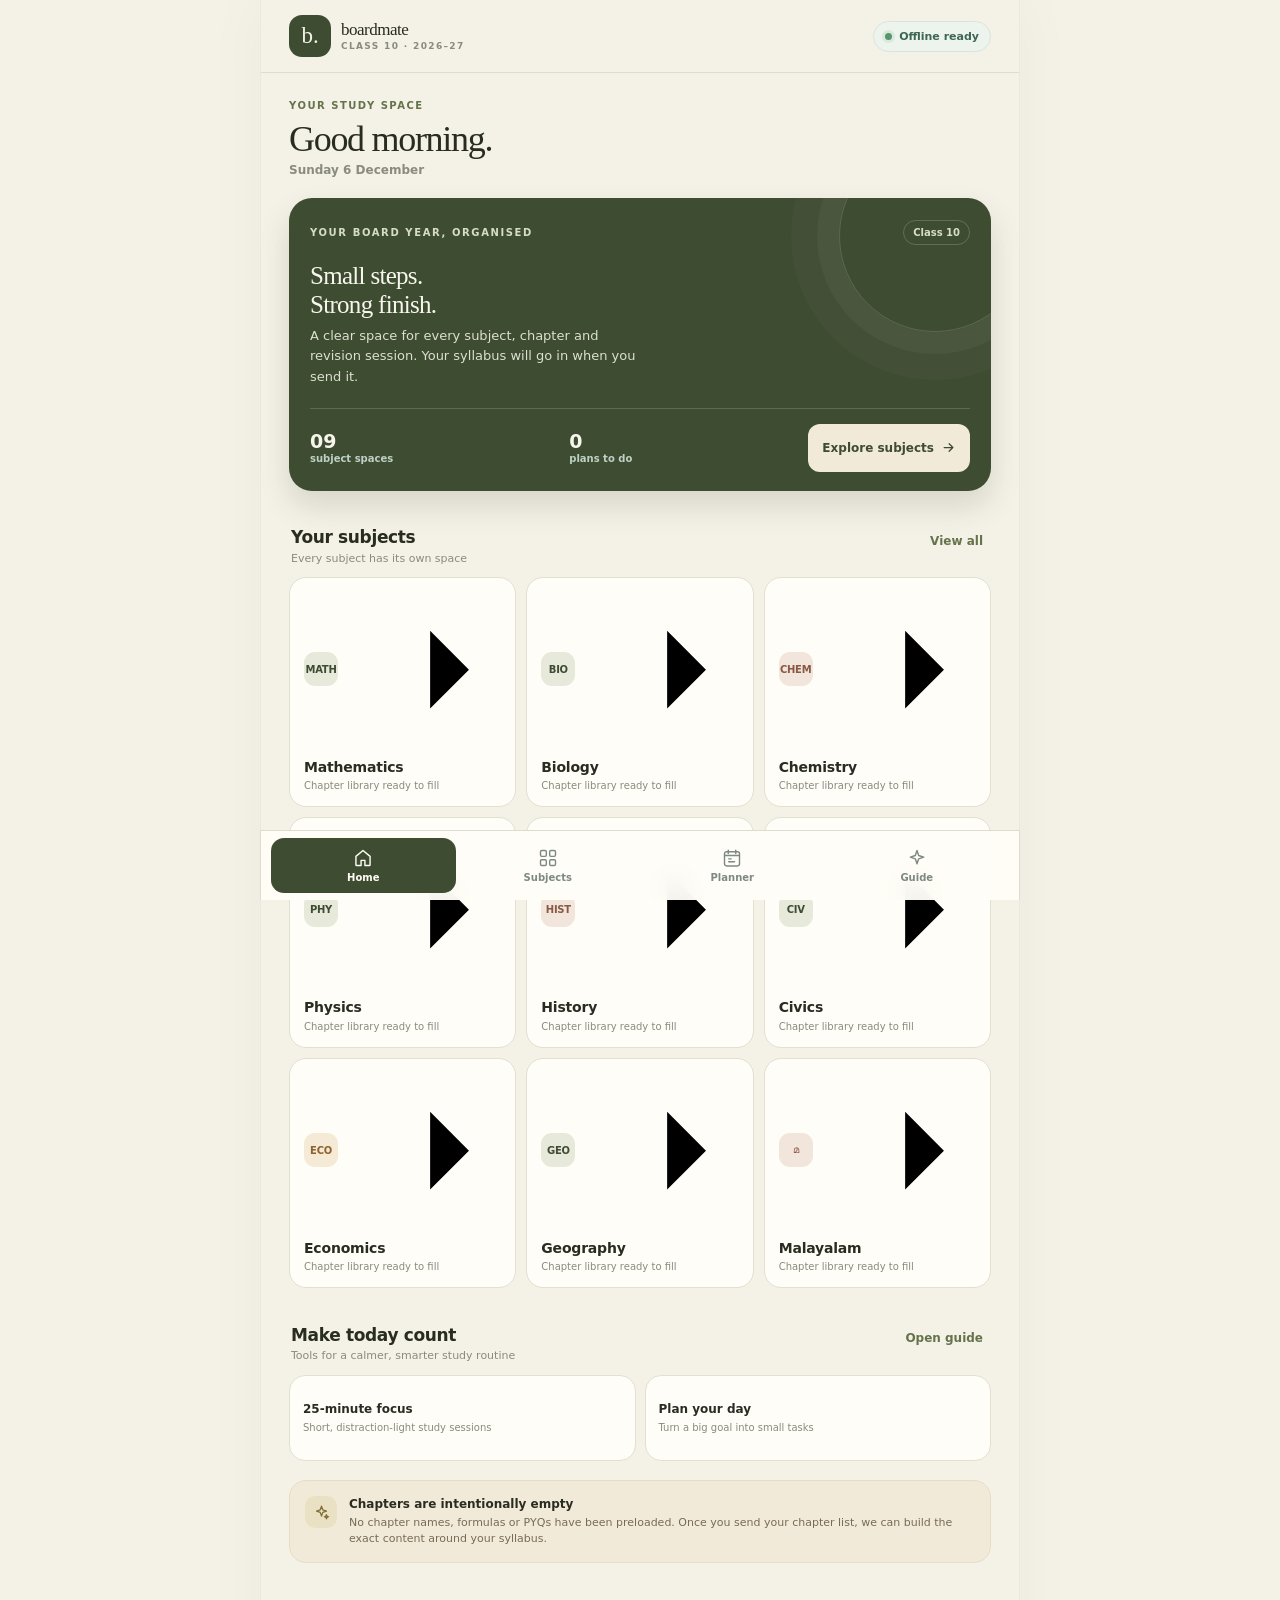
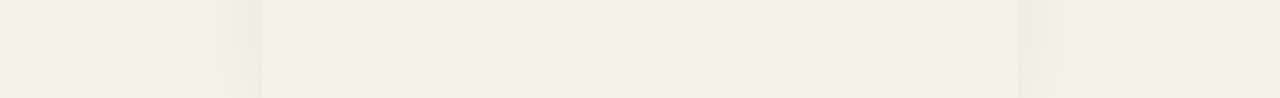
==== commit 99654e8b: "Refresh Boardmate with Grain theme and complete planner interactions" ====
--- a/index.html
+++ b/index.html
@@ -3,7 +3,7 @@
 <head>
   <meta charset="utf-8">
   <meta name="viewport" content="width=device-width, initial-scale=1, viewport-fit=cover">
-  <meta name="theme-color" content="#173b5e">
+  <meta name="theme-color" content="#3e4c32">
   <meta name="description" content="A mobile-first Class 10 board-exam companion with subject workspaces, a planner, focus timer and practical exam guides.">
   <meta name="application-name" content="Boardmate">
   <meta name="mobile-web-app-capable" content="yes">
@@ -24,7 +24,7 @@
         </span>
         <span class="brand-copy"><strong>boardmate</strong><small>CLASS 10 · 2026–27</small></span>
       </a>
-      <span class="offline-pill"><span class="status-dot"></span> Built for offline</span>
+      <span class="offline-pill"><span class="status-dot"></span> Offline ready</span>
     </header>
 
     <main id="app" class="main-content" tabindex="-1" aria-live="off">
--- a/styles.css
+++ b/styles.css
@@ -179,4 +179,58 @@
   *, *::before, *::after { scroll-behavior: auto !important; animation-duration: .01ms !important; animation-iteration-count: 1 !important; transition-duration: .01ms !important; }
 }
 
-.guide-hero{margin-top:18px;padding:19px;border-radius:22px;color:#fff;background:linear-gradient(135deg,#1e527a,#2876a8);box-shadow:0 14px 28px rgba(23,59,94,.14)}.guide-hero h2{margin:0;font-size:21px;letter-spacing:-.6px}.guide-hero p{margin:8px 0 0;color:#e2f1fb;font-size:12px;line-height:1.55}.focus-clock{display:grid;justify-items:center;gap:12px;margin-top:17px;padding:20px 14px;border:1px solid var(--line);border-radius:20px;background:#fff}.clock-face{display:grid;width:150px;height:150px;place-items:center;border:8px solid #dcecf8;border-radius:50%;color:#173b5e;background:#f7fbff;font-size:34px;font-weight:820;font-variant-numeric:tabular-nums}.clock-caption{color:var(--muted);font-size:11px;font-weight:700}.clock-actions{display:flex;width:100%;gap:9px}.clock-actions button{flex:1;min-height:48px;border:0;border-radius:13px;color:#fff;background:var(--green);font-size:12px;font-weight:800}.clock-actions .secondary{color:var(--ink);background:#e8f0f8}.guide-grid{display:grid;gap:10px;margin-top:14px}.guide-card{padding:15px;border:1px solid var(--line);border-radius:17px;background:#fff}.guide-card h3{margin:0;font-size:14px}.guide-card p,.guide-card ul{margin:7px 0 0;color:var(--ink-soft);font-size:12px;line-height:1.65}.guide-card ul{padding-left:18px}.tip-label{display:inline-block;margin-bottom:7px;color:#2876a8;font-size:9px;font-weight:850;letter-spacing:1.1px;text-transform:uppercase}.quick-link-grid{display:grid;grid-template-columns:repeat(2,minmax(0,1fr));gap:9px;margin-top:13px}.quick-link{min-height:86px;padding:13px;border:1px solid var(--line);border-radius:16px;background:#fff;text-align:left}.quick-link strong{display:block;font-size:12px}.quick-link small{display:block;margin-top:5px;color:var(--muted);font-size:10px;line-height:1.4}@media(min-width:600px){.guide-grid{grid-template-columns:repeat(2,minmax(0,1fr))}}+.guide-hero{margin-top:18px;padding:19px;border-radius:22px;color:#fff;background:linear-gradient(135deg,#1e527a,#2876a8);box-shadow:0 14px 28px rgba(23,59,94,.14)}.guide-hero h2{margin:0;font-size:21px;letter-spacing:-.6px}.guide-hero p{margin:8px 0 0;color:#e2f1fb;font-size:12px;line-height:1.55}.focus-clock{display:grid;justify-items:center;gap:12px;margin-top:17px;padding:20px 14px;border:1px solid var(--line);border-radius:20px;background:#fff}.clock-face{display:grid;width:150px;height:150px;place-items:center;border:8px solid #dcecf8;border-radius:50%;color:#173b5e;background:#f7fbff;font-size:34px;font-weight:820;font-variant-numeric:tabular-nums}.clock-caption{color:var(--muted);font-size:11px;font-weight:700}.clock-actions{display:flex;width:100%;gap:9px}.clock-actions button{flex:1;min-height:48px;border:0;border-radius:13px;color:#fff;background:var(--green);font-size:12px;font-weight:800}.clock-actions .secondary{color:var(--ink);background:#e8f0f8}.guide-grid{display:grid;gap:10px;margin-top:14px}.guide-card{padding:15px;border:1px solid var(--line);border-radius:17px;background:#fff}.guide-card h3{margin:0;font-size:14px}.guide-card p,.guide-card ul{margin:7px 0 0;color:var(--ink-soft);font-size:12px;line-height:1.65}.guide-card ul{padding-left:18px}.tip-label{display:inline-block;margin-bottom:7px;color:#2876a8;font-size:9px;font-weight:850;letter-spacing:1.1px;text-transform:uppercase}.quick-link-grid{display:grid;grid-template-columns:repeat(2,minmax(0,1fr));gap:9px;margin-top:13px}.quick-link{min-height:86px;padding:13px;border:1px solid var(--line);border-radius:16px;background:#fff;text-align:left}.quick-link strong{display:block;font-size:12px}.quick-link small{display:block;margin-top:5px;color:var(--muted);font-size:10px;line-height:1.4}@media(min-width:600px){.guide-grid{grid-template-columns:repeat(2,minmax(0,1fr))}}
+
+/* Grain-inspired visual refresh: warm cream, olive and amber */
+:root{
+  color-scheme:light;
+  --ink:#292c20;--ink-soft:#626455;--muted:#898b7c;
+  --paper:#f4f1e7;--surface:#fffdf7;--surface-soft:#eeebdf;--line:#e3dfd1;
+  --green:#65734b;--green-dark:#3e4c32;--mint:#e7eadb;
+  --orange:#ad725b;--orange-soft:#f2e5dc;--blue-soft:#e7eadb;--yellow-soft:#f4ead5;
+  --shadow:0 14px 36px rgba(59,61,43,.08);
+  font-family:Inter,ui-sans-serif,system-ui,-apple-system,"Segoe UI",sans-serif;
+}
+html,body,.app-shell{background:var(--paper);color:var(--ink)}
+.topbar{background:rgba(244,241,231,.94);border-color:#dfdccf}
+.brand-mark{background:var(--green-dark);border-radius:13px;box-shadow:none;color:#f4f1e7}
+.brand-mark svg{display:none}
+.brand-mark:after{content:"b.";font-family:Georgia,serif;font-size:23px}
+.brand-copy strong,.page-heading,.hero-title,.hero-card h2,.subject-hero h1,.guide-hero h2,.guide-card h3,.clock-face,.modal-top h2{font-family:Georgia,"Times New Roman",serif;font-weight:500}
+.eyebrow,.group-label,.tip-label{color:var(--green);letter-spacing:1.5px}
+.hero-card,.guide-hero{background:var(--green-dark);box-shadow:0 15px 30px rgba(56,69,43,.15)}
+.hero-card{border-radius:23px}
+.hero-label,.hero-mini-tag{color:#d6dcc7}
+.hero-copy,.guide-hero p{color:#dce0d0}
+.hero-cta{background:#f2ead8;color:var(--green-dark);border-radius:12px}
+.subject-card,.subject-hero,.template-card,.planner-card,.task-item,.guide-card,.focus-clock{background:var(--surface);border-color:var(--line);border-radius:17px}
+.subject-card{min-height:116px}
+.subject-icon{background:var(--mint);color:var(--green-dark)}
+.subject-icon.orange,.template-card:nth-child(2) .template-icon{background:var(--orange-soft);color:#895943}
+.subject-icon.blue,.template-card:nth-child(3) .template-icon{background:var(--mint);color:var(--green-dark)}
+.subject-icon.yellow,.template-card:nth-child(4) .template-icon{background:var(--yellow-soft);color:#8d632c}
+.info-strip{background:#f2ead8;border-color:#e7ddc7}
+.info-strip p{color:#766b55}
+.search-input,.form-control{background:#fffefa;border-color:#dfddcf}
+.primary-button,.nav-item.is-active,.task-item.is-done .task-check{background:var(--green-dark)}
+.nav-item.is-active{color:#fffdf5}
+.bottom-nav{background:rgba(255,253,247,.95);border-color:#dfdccf}
+.summary-chip,.planner-empty{background:var(--surface-soft)}
+.modal-backdrop{background:rgba(37,40,29,.45);backdrop-filter:blur(4px)}
+.modal-sheet{background:var(--surface);border-color:rgba(255,255,255,.7)}
+.toast{background:var(--green-dark)}
+.quick-link{background:var(--surface);border-color:var(--line)}
+.guide-hero{border-radius:21px}
+.focus-clock{background:var(--surface)}
+.clock-face{border-color:#e7eadb;background:#f8f7ef;color:var(--green-dark)}
+.clock-actions button{background:var(--green-dark);color:#fffdf5}
+.clock-actions .secondary{background:#eeebdf;color:var(--ink)}
+.guide-card{padding:16px}
+.guide-card h3{font-size:16px}
+.filter-pills{display:flex;gap:7px;margin:10px 0 13px}
+.filter-pill{min-height:42px;padding:0 14px;border:1px solid var(--line);border-radius:99px;background:transparent;color:var(--ink-soft);font-size:10px;font-weight:750}
+.filter-pill.active{border-color:var(--green-dark);background:var(--green-dark);color:#fffdf5}
+.text-button{color:var(--green)}
+.task-check,.delete-task{min-width:44px;min-height:44px}
+button:focus-visible,a:focus-visible,input:focus-visible,select:focus-visible{outline-color:rgba(193,139,59,.7)}
+@media(max-width:370px){.hero-title{font-size:23px}.hero-bottom{gap:8px}.hero-cta{padding-inline:10px}}
